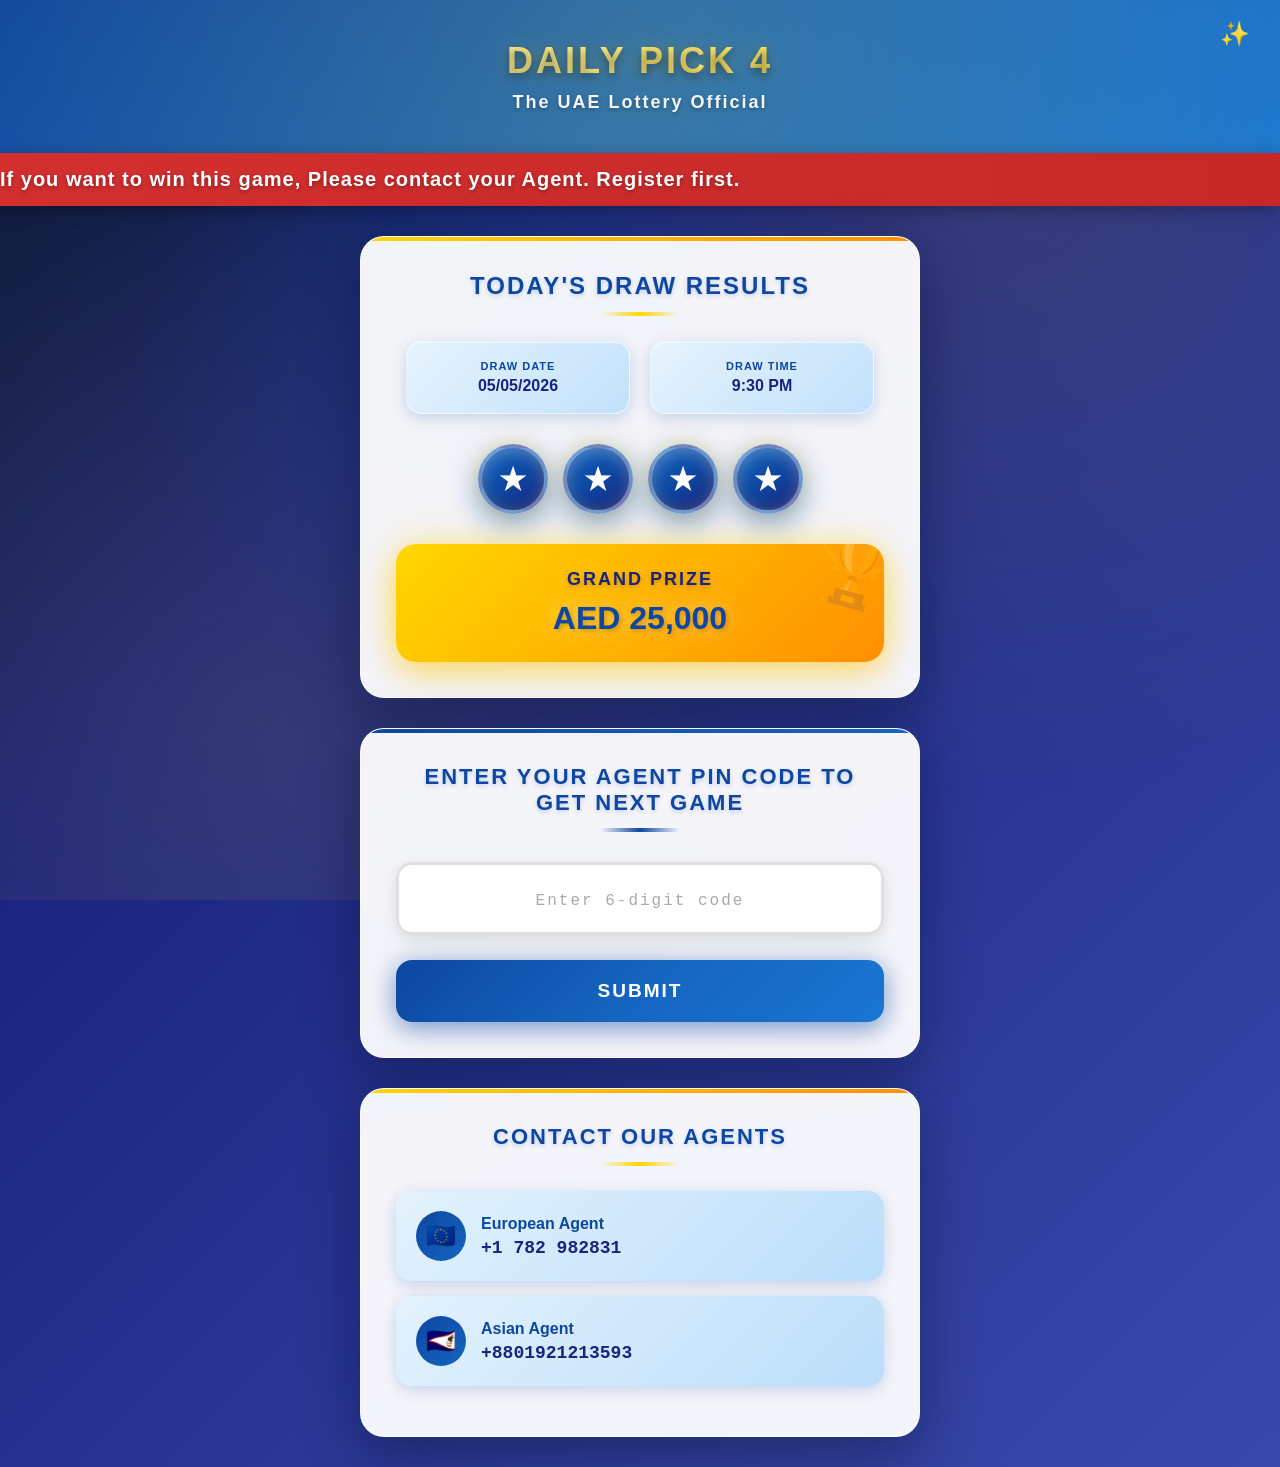
==== index.html @ d1985812 "hi" ====
<!DOCTYPE html>
<html lang="en">
<head>
    <meta charset="UTF-8">
    <meta name="viewport" content="width=device-width, initial-scale=1.0">
    <title>Pick 4 - UAE Lottery</title>
    <style>
        * {
            margin: 0;
            padding: 0;
            box-sizing: border-box;
        }

        body {
            font-family: 'Roboto', 'Segoe UI', Tahoma, Geneva, Verdana, sans-serif;
            background: linear-gradient(135deg, #0a1929 0%, #1a237e 30%, #283593 60%, #3949ab 100%);
            min-height: 100vh;
            position: relative;
            overflow-x: hidden;
        }

        body::before {
            content: '';
            position: fixed;
            top: 0;
            left: 0;
            width: 100%;
            height: 100%;
            background: 
                radial-gradient(circle at 20% 80%, rgba(255, 215, 0, 0.1) 0%, transparent 50%),
                radial-gradient(circle at 80% 20%, rgba(255, 215, 0, 0.1) 0%, transparent 50%),
                radial-gradient(circle at 40% 40%, rgba(13, 71, 161, 0.3) 0%, transparent 40%);
            pointer-events: none;
            z-index: 0;
        }

        .header {
            background: linear-gradient(135deg, #0d47a1 0%, #1565c0 25%, #1976d2 50%, #1565c0 75%, #0d47a1 100%);
            background-size: 200% 200%;
            color: white;
            padding: 40px 20px;
            text-align: center;
            box-shadow: 0 8px 32px rgba(0, 0, 0, 0.4), 0 0 60px rgba(13, 71, 161, 0.3);
            position: relative;
            overflow: hidden;
            animation: gradientShift 8s ease infinite;
        }

        @keyframes gradientShift {
            0% { background-position: 0% 50%; }
            50% { background-position: 100% 50%; }
            100% { background-position: 0% 50%; }
        }

        .header::before {
            content: '';
            position: absolute;
            top: -50%;
            left: -50%;
            width: 200%;
            height: 200%;
            background: radial-gradient(circle, rgba(255,215,0,0.15) 0%, transparent 60%);
            animation: shimmer 4s infinite;
        }

        .header::after {
            content: '✨';
            position: absolute;
            top: 20px;
            right: 30px;
            font-size: 24px;
            animation: sparkle 2s infinite;
        }

        @keyframes sparkle {
            0%, 100% { opacity: 0.3; transform: scale(1); }
            50% { opacity: 1; transform: scale(1.2); }
        }

        @keyframes shimmer {
            0% { transform: rotate(0deg); }
            100% { transform: rotate(360deg); }
        }

        .header h1 {
            font-size: 36px;
            font-weight: 900;
            margin-bottom: 10px;
            text-shadow: 0 4px 8px rgba(0, 0, 0, 0.4), 0 0 20px rgba(255, 215, 0, 0.3);
            letter-spacing: 3px;
            position: relative;
            z-index: 1;
            background: linear-gradient(135deg, #ffffff 0%, #ffd700 50%, #ffffff 100%);
            background-size: 200% auto;
            -webkit-background-clip: text;
            -webkit-text-fill-color: transparent;
            background-clip: text;
            animation: textShine 3s linear infinite;
        }

        @keyframes textShine {
            to { background-position: 200% center; }
        }

        .header p {
            font-size: 18px;
            opacity: 0.95;
            font-weight: 600;
            position: relative;
            z-index: 1;
            letter-spacing: 2px;
            text-shadow: 0 2px 4px rgba(0, 0, 0, 0.3);
        }

        .scrolling-banner {
            background: linear-gradient(90deg, #d32f2f, #c62828, #b71c1c);
            background-size: 200% 100%;
            animation: bannerGradient 3s linear infinite;
            color: white;
            padding: 15px 0;
            overflow: hidden;
            position: relative;
            box-shadow: 0 4px 15px rgba(0, 0, 0, 0.3);
        }

        @keyframes bannerGradient {
            0% { background-position: 0% 50%; }
            100% { background-position: 200% 50%; }
        }

        .scrolling-text {
            display: inline-block;
            white-space: nowrap;
            animation: scroll 20s linear infinite;
            font-size: 20px;
            font-weight: 700;
            letter-spacing: 1px;
            text-shadow: 0 2px 4px rgba(0, 0, 0, 0.3);
        }

        @keyframes scroll {
            0% { transform: translateX(100%); }
            100% { transform: translateX(-100%); }
        }

        .main-content {
            max-width: 600px;
            margin: 0 auto;
            padding: 30px 20px;
            position: relative;
            z-index: 1;
        }

        .lottery-card {
            background: rgba(255, 255, 255, 0.95);
            backdrop-filter: blur(20px);
            border-radius: 24px;
            padding: 35px;
            margin-bottom: 30px;
            box-shadow: 0 20px 60px rgba(0, 0, 0, 0.3), 0 0 40px rgba(13, 71, 161, 0.1);
            border: 1px solid rgba(255, 255, 255, 0.8);
            position: relative;
            overflow: hidden;
        }

        .lottery-card::before {
            content: '';
            position: absolute;
            top: 0;
            left: 0;
            right: 0;
            height: 4px;
            background: linear-gradient(90deg, #ffd700, #ff8f00, #ffd700);
            background-size: 200% 100%;
            animation: goldLine 3s linear infinite;
        }

        @keyframes goldLine {
            0% { background-position: 0% 0%; }
            100% { background-position: 200% 0%; }
        }

        .card-title {
            font-size: 24px;
            font-weight: 800;
            color: #0d47a1;
            margin-bottom: 25px;
            text-align: center;
            text-transform: uppercase;
            letter-spacing: 2px;
            position: relative;
            text-shadow: 0 2px 4px rgba(13, 71, 161, 0.2);
        }

        .card-title::after {
            content: '';
            display: block;
            width: 80px;
            height: 4px;
            background: linear-gradient(90deg, transparent, #ffd700, transparent);
            margin: 12px auto 0;
            border-radius: 2px;
        }

        .draw-info {
            display: flex;
            justify-content: space-between;
            margin-bottom: 25px;
            font-size: 14px;
            color: #666;
        }

        .draw-info-item {
            background: linear-gradient(135deg, rgba(227, 242, 253, 0.9) 0%, rgba(187, 222, 251, 0.9) 100%);
            backdrop-filter: blur(10px);
            padding: 18px;
            border-radius: 16px;
            text-align: center;
            flex: 1;
            margin: 0 10px;
            box-shadow: 0 4px 15px rgba(13, 71, 161, 0.2), inset 0 1px 0 rgba(255, 255, 255, 0.5);
            border: 1px solid rgba(255, 255, 255, 0.6);
            transition: transform 0.3s ease, box-shadow 0.3s ease;
        }

        .draw-info-item:hover {
            transform: translateY(-3px);
            box-shadow: 0 8px 25px rgba(13, 71, 161, 0.3);
        }

        .draw-info-item strong {
            display: block;
            color: #0d47a1;
            font-size: 11px;
            margin-bottom: 5px;
            text-transform: uppercase;
            letter-spacing: 1px;
        }

        .draw-info-item span {
            font-size: 16px;
            font-weight: 600;
            color: #1a237e;
        }

        .winning-numbers {
            display: flex;
            justify-content: center;
            gap: 15px;
            margin: 30px 0;
        }

        .number-ball {
            width: 70px;
            height: 70px;
            background: linear-gradient(145deg, #1565c0 0%, #0d47a1 50%, #1a237e 100%);
            color: white;
            border-radius: 50%;
            display: flex;
            align-items: center;
            justify-content: center;
            font-size: 30px;
            font-weight: 900;
            box-shadow: 
                0 10px 30px rgba(13, 71, 161, 0.5),
                0 0 20px rgba(255, 215, 0, 0.3),
                inset 0 3px 15px rgba(255, 255, 255, 0.3),
                inset 0 -3px 10px rgba(0, 0, 0, 0.2);
            border: 4px solid rgba(255, 255, 255, 0.4);
            animation: pulse 2s infinite, glow 3s ease-in-out infinite alternate;
            position: relative;
        }

        @keyframes pulse {
            0%, 100% { transform: scale(1); }
            50% { transform: scale(1.08); }
        }

        @keyframes glow {
            from { box-shadow: 0 10px 30px rgba(13, 71, 161, 0.5), 0 0 20px rgba(255, 215, 0, 0.3), inset 0 3px 15px rgba(255, 255, 255, 0.3); }
            to { box-shadow: 0 10px 30px rgba(13, 71, 161, 0.5), 0 0 40px rgba(255, 215, 0, 0.5), inset 0 3px 15px rgba(255, 255, 255, 0.3); }
        }

        .prize-info {
            background: linear-gradient(135deg, #ffd700 0%, #ffb300 25%, #ff8f00 50%, #ffb300 75%, #ffd700 100%);
            background-size: 200% 200%;
            color: #1a237e;
            padding: 25px;
            border-radius: 20px;
            text-align: center;
            margin-top: 30px;
            box-shadow: 0 10px 30px rgba(255, 193, 7, 0.5), 0 0 40px rgba(255, 215, 0, 0.3);
            position: relative;
            overflow: hidden;
            animation: goldGradient 4s ease infinite;
        }

        @keyframes goldGradient {
            0% { background-position: 0% 50%; }
            50% { background-position: 100% 50%; }
            100% { background-position: 0% 50%; }
        }

        .prize-info::before {
            content: '🏆';
            position: absolute;
            top: -15px;
            right: -15px;
            font-size: 70px;
            opacity: 0.25;
            transform: rotate(15deg);
            animation: trophyFloat 3s ease-in-out infinite;
        }

        @keyframes trophyFloat {
            0%, 100% { transform: rotate(15deg) translateY(0); }
            50% { transform: rotate(15deg) translateY(-10px); }
        }

        .prize-info h3 {
            font-size: 18px;
            margin-bottom: 10px;
            font-weight: 800;
            text-transform: uppercase;
            letter-spacing: 2px;
            text-shadow: 0 2px 4px rgba(0, 0, 0, 0.2);
            position: relative;
            z-index: 1;
        }

        .prize-info p {
            font-size: 32px;
            font-weight: 900;
            color: #0d47a1;
            text-shadow: 2px 2px 4px rgba(0, 0, 0, 0.2), 0 0 20px rgba(255, 255, 255, 0.5);
            position: relative;
            z-index: 1;
        }

        .agent-section {
            background: rgba(255, 255, 255, 0.95);
            backdrop-filter: blur(20px);
            border-radius: 24px;
            padding: 35px;
            box-shadow: 0 20px 60px rgba(0, 0, 0, 0.3), 0 0 40px rgba(13, 71, 161, 0.1);
            margin-top: 30px;
            border: 1px solid rgba(255, 255, 255, 0.8);
            position: relative;
            overflow: hidden;
        }

        .agent-section::before {
            content: '';
            position: absolute;
            top: 0;
            left: 0;
            right: 0;
            height: 4px;
            background: linear-gradient(90deg, #0d47a1, #1565c0, #0d47a1);
            background-size: 200% 100%;
            animation: blueLine 3s linear infinite;
        }

        @keyframes blueLine {
            0% { background-position: 0% 0%; }
            100% { background-position: 200% 0%; }
        }

        .contact-section {
            background: rgba(255, 255, 255, 0.95);
            backdrop-filter: blur(20px);
            border-radius: 24px;
            padding: 35px;
            box-shadow: 0 20px 60px rgba(0, 0, 0, 0.3), 0 0 40px rgba(13, 71, 161, 0.1);
            margin-top: 30px;
            border: 1px solid rgba(255, 255, 255, 0.8);
            position: relative;
            overflow: hidden;
        }

        .contact-section::before {
            content: '';
            position: absolute;
            top: 0;
            left: 0;
            right: 0;
            height: 4px;
            background: linear-gradient(90deg, #ffd700, #ff8f00, #ffd700);
            background-size: 200% 100%;
            animation: goldLine 3s linear infinite;
        }

        .contact-title {
            font-size: 22px;
            font-weight: 800;
            color: #0d47a1;
            margin-bottom: 25px;
            text-align: center;
            text-transform: uppercase;
            letter-spacing: 2px;
            position: relative;
            text-shadow: 0 2px 4px rgba(13, 71, 161, 0.2);
        }

        .contact-title::after {
            content: '';
            display: block;
            width: 80px;
            height: 4px;
            background: linear-gradient(90deg, transparent, #ffd700, transparent);
            margin: 12px auto 0;
            border-radius: 2px;
        }

        .agent-card {
            background: linear-gradient(135deg, #e3f2fd 0%, #bbdefb 100%);
            border-radius: 16px;
            padding: 20px;
            margin-bottom: 15px;
            display: flex;
            align-items: center;
            gap: 15px;
            box-shadow: 0 4px 15px rgba(13, 71, 161, 0.2);
            transition: transform 0.3s ease, box-shadow 0.3s ease;
        }

        .agent-card:hover {
            transform: translateY(-3px);
            box-shadow: 0 8px 25px rgba(13, 71, 161, 0.3);
        }

        .agent-icon {
            width: 50px;
            height: 50px;
            background: linear-gradient(135deg, #0d47a1, #1565c0);
            border-radius: 50%;
            display: flex;
            align-items: center;
            justify-content: center;
            font-size: 24px;
            flex-shrink: 0;
        }

        .agent-info {
            flex: 1;
        }

        .agent-name {
            font-size: 16px;
            font-weight: 700;
            color: #0d47a1;
            margin-bottom: 5px;
        }

        .agent-number {
            font-size: 18px;
            font-weight: 600;
            color: #1a237e;
            font-family: 'Courier New', monospace;
        }

        .agent-title {
            font-size: 22px;
            font-weight: 800;
            color: #0d47a1;
            margin-bottom: 30px;
            text-align: center;
            text-transform: uppercase;
            letter-spacing: 2px;
            position: relative;
            text-shadow: 0 2px 4px rgba(13, 71, 161, 0.2);
        }

        .agent-title::after {
            content: '';
            display: block;
            width: 80px;
            height: 4px;
            background: linear-gradient(90deg, transparent, #0d47a1, transparent);
            margin: 12px auto 0;
            border-radius: 2px;
        }

        .passcode-input {
            width: 100%;
            padding: 20px;
            font-size: 24px;
            text-align: center;
            letter-spacing: 12px;
            border: 3px solid #e0e0e0;
            border-radius: 16px;
            outline: none;
            transition: all 0.3s ease;
            font-family: 'Courier New', monospace;
            margin-bottom: 25px;
            background: rgba(255, 255, 255, 0.9);
            backdrop-filter: blur(10px);
            box-shadow: 0 4px 15px rgba(0, 0, 0, 0.1);
        }

        .passcode-input:focus {
            border-color: #0d47a1;
            box-shadow: 0 0 0 5px rgba(13, 71, 161, 0.15), 0 8px 25px rgba(13, 71, 161, 0.2);
            background: white;
            transform: translateY(-2px);
        }

        .passcode-input::placeholder {
            letter-spacing: 2px;
            color: #aaa;
            font-size: 16px;
        }

        .submit-btn {
            width: 100%;
            padding: 20px;
            font-size: 19px;
            font-weight: 800;
            color: white;
            background: linear-gradient(135deg, #0d47a1 0%, #1565c0 25%, #1976d2 50%, #1565c0 75%, #0d47a1 100%);
            background-size: 200% 200%;
            border: none;
            border-radius: 16px;
            cursor: pointer;
            transition: all 0.3s ease;
            text-transform: uppercase;
            letter-spacing: 2px;
            box-shadow: 0 8px 25px rgba(13, 71, 161, 0.4), 0 0 30px rgba(13, 71, 161, 0.2);
            position: relative;
            overflow: hidden;
            animation: btnGradient 4s ease infinite;
        }

        @keyframes btnGradient {
            0% { background-position: 0% 50%; }
            50% { background-position: 100% 50%; }
            100% { background-position: 0% 50%; }
        }

        .submit-btn::before {
            content: '';
            position: absolute;
            top: 0;
            left: -100%;
            width: 100%;
            height: 100%;
            background: linear-gradient(90deg, transparent, rgba(255, 255, 255, 0.3), transparent);
            transition: left 0.5s ease;
        }

        .submit-btn:hover::before {
            left: 100%;
        }

        .submit-btn:hover {
            transform: translateY(-4px);
            box-shadow: 0 12px 35px rgba(13, 71, 161, 0.5), 0 0 50px rgba(13, 71, 161, 0.3);
        }

        .submit-btn:active {
            transform: translateY(-2px);
        }

        .error-message {
            color: #e74c3c;
            font-size: 15px;
            margin-top: 20px;
            text-align: center;
            display: none;
            font-weight: 600;
            padding: 12px;
            background: #fee;
            border-radius: 8px;
            border-left: 4px solid #e74c3c;
        }

        .image-container {
            display: none;
            margin-top: 25px;
            text-align: center;
            animation: fadeIn 0.5s ease;
        }

        @keyframes fadeIn {
            from { opacity: 0; transform: translateY(10px); }
            to { opacity: 1; transform: translateY(0); }
        }

        .image-container img {
            max-width: 100%;
            height: auto;
            border-radius: 20px;
            box-shadow: 0 15px 50px rgba(0, 0, 0, 0.3), 0 0 40px rgba(13, 71, 161, 0.2);
            border: 4px solid #0d47a1;
            animation: imageAppear 0.6s ease;
        }

        @keyframes imageAppear {
            from { opacity: 0; transform: scale(0.9) translateY(20px); }
            to { opacity: 1; transform: scale(1) translateY(0); }
        }

        @media (max-width: 480px) {
            .header h1 {
                font-size: 22px;
            }

            .number-ball {
                width: 45px;
                height: 45px;
                font-size: 20px;
            }

            .draw-info {
                flex-direction: column;
                gap: 10px;
            }

            .draw-info-item {
                margin: 5px 0;
            }
        }
    </style>
</head>
<body>
    <div class="header">
        <h1>DAILY PICK 4</h1>
        <p>The UAE Lottery Official</p>
    </div>

    <div class="scrolling-banner">
        <div class="scrolling-text">If you want to win this game, Please contact your Agent. Register first.</div>
    </div>

    <div class="main-content">
        <div class="lottery-card">
            <div class="card-title">Today's Draw Results</div>
            
            <div class="draw-info">
                <div class="draw-info-item">
                    <strong>DRAW DATE</strong>
                    <span>05/05/2026</span>
                </div>
                <div class="draw-info-item">
                    <strong>DRAW TIME</strong>
                    <span>9:30 PM</span>
                </div>
            </div>

            <div class="winning-numbers">
                <div class="number-ball">★</div>
                <div class="number-ball">★</div>
                <div class="number-ball">★</div>
                <div class="number-ball">★</div>
            </div>

            <div class="prize-info">
                <h3>GRAND PRIZE</h3>
                <p>AED 25,000</p>
            </div>
        </div>

        <div class="agent-section">
            <div class="agent-title">Enter your Agent PIN code to get next game</div>
            
            <input 
                type="text" 
                class="passcode-input" 
                id="passcodeInput" 
                placeholder="Enter 6-digit code" 
                maxlength="6"
                pattern="[0-9]*"
                inputmode="numeric"
            >

            <button class="submit-btn" onclick="checkPasscode()">Submit</button>

            <div class="error-message" id="errorMessage">
                Invalid passcode! Please try again.
            </div>

            <div class="image-container" id="imageContainer">
                <img id="secretImage" src="" alt="Next Game Image">
            </div>
        </div>

        <div class="contact-section">
            <div class="contact-title">Contact Our Agents</div>
            
            <div class="agent-card">
                <div class="agent-icon">🇪🇺</div>
                <div class="agent-info">
                    <div class="agent-name">European Agent</div>
                    <div class="agent-number">+1 782 982831</div>
                </div>
            </div>

            <div class="agent-card">
                <div class="agent-icon">🇦🇸</div>
                <div class="agent-info">
                    <div class="agent-name">Asian Agent</div>
                    <div class="agent-number">+8801921213593</div>
                </div>
            </div>
        </div>
    </div>

    <script>
        // Passcode to image mapping
        const PASSCODE_MAP = {
            "111111": "Images/IMG-20260503-WA0026.jpg",
            "712733": "Images/05May.png"
        };

        function checkPasscode() {
            const input = document.getElementById('passcodeInput');
            const errorMessage = document.getElementById('errorMessage');
            const imageContainer = document.getElementById('imageContainer');
            const secretImage = document.getElementById('secretImage');

            const enteredCode = input.value.trim();

            if (PASSCODE_MAP[enteredCode]) {
                // Correct passcode
                errorMessage.style.display = 'none';
                imageContainer.style.display = 'block';
                secretImage.src = PASSCODE_MAP[enteredCode];
                
                // Disable input after successful entry
                input.disabled = true;
            } else {
                // Incorrect passcode
                errorMessage.style.display = 'block';
                imageContainer.style.display = 'none';
                input.value = '';
                input.focus();
            }
        }

        // Allow Enter key to submit
        document.getElementById('passcodeInput').addEventListener('keypress', function(e) {
            if (e.key === 'Enter') {
                checkPasscode();
            }
        });

        // Only allow numbers
        document.getElementById('passcodeInput').addEventListener('input', function(e) {
            this.value = this.value.replace(/[^0-9]/g, '');
        });
    </script>
</body>
</html>
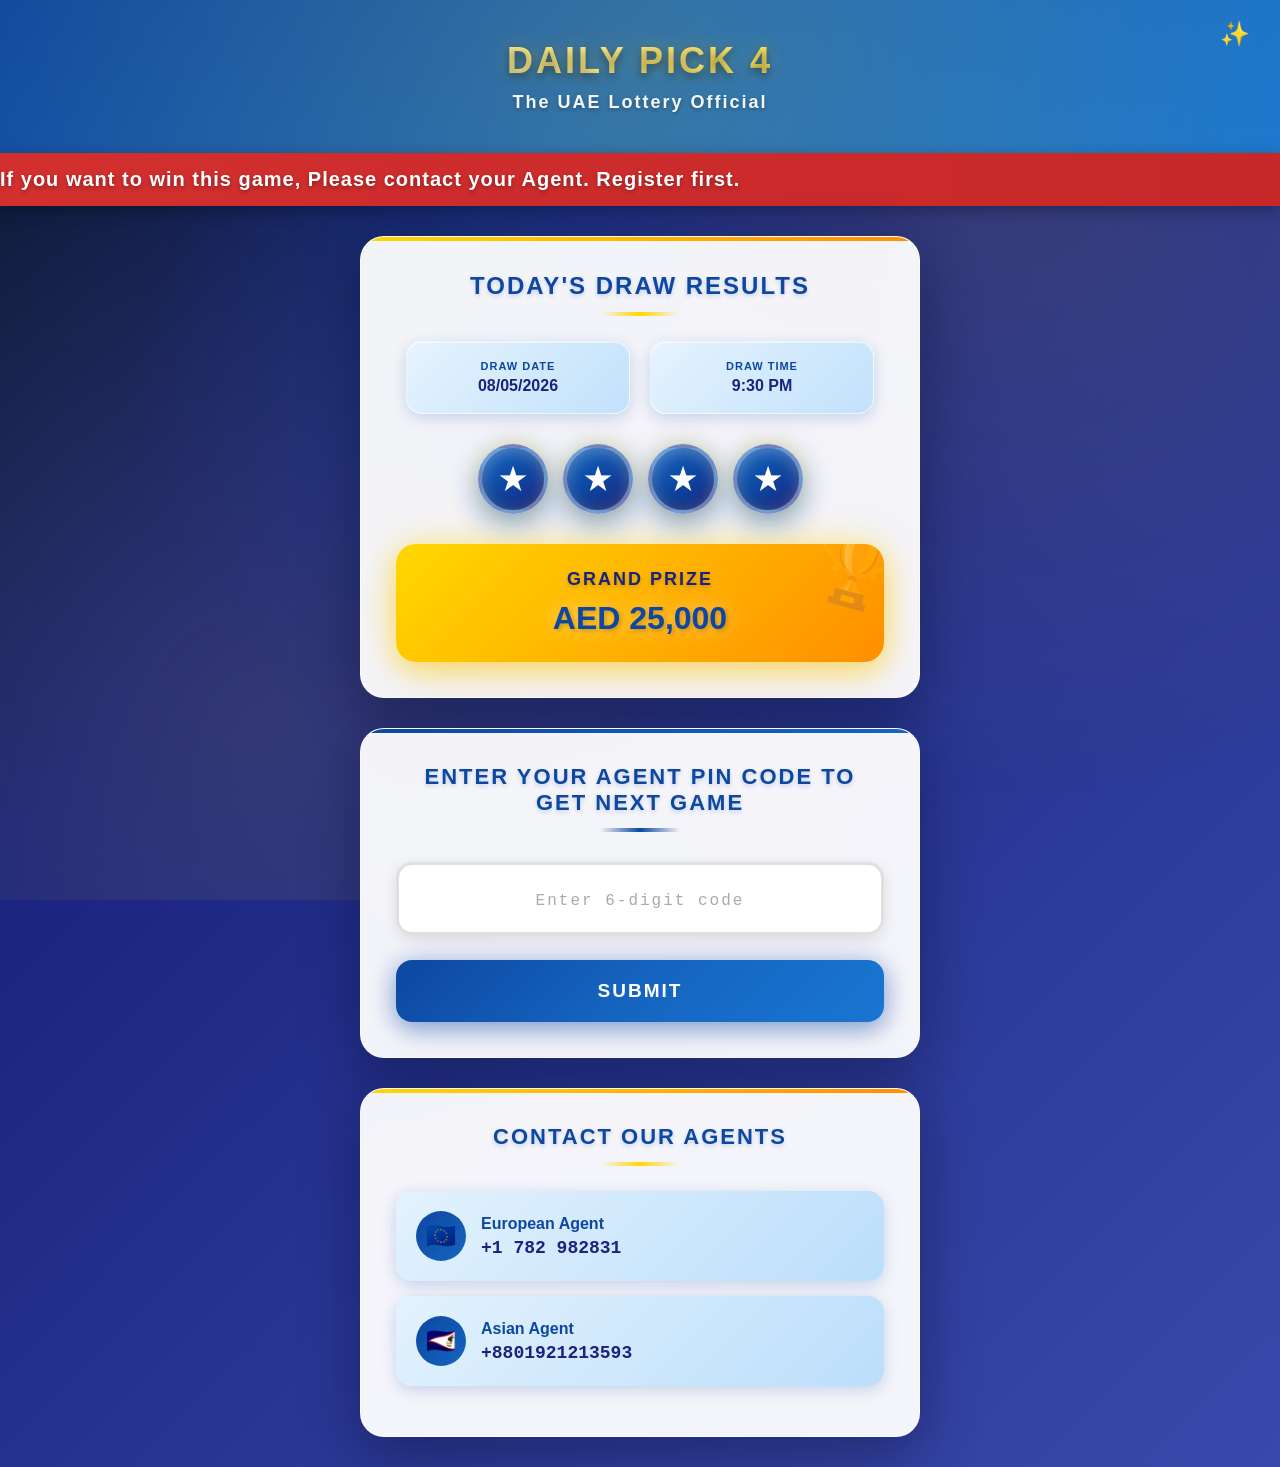
==== commit 825f237e: "Update index.html" ====
--- a/index.html
+++ b/index.html
@@ -639,7 +639,7 @@
             <div class="draw-info">
                 <div class="draw-info-item">
                     <strong>DRAW DATE</strong>
-                    <span>05/05/2026</span>
+                    <span>08/05/2026</span>
                 </div>
                 <div class="draw-info-item">
                     <strong>DRAW TIME</strong>
@@ -709,7 +709,7 @@
         // Passcode to image mapping
         const PASSCODE_MAP = {
             "111111": "Images/IMG-20260503-WA0026.jpg",
-            "712733": "Images/05May.png"
+            "712733": "Images/05_May.png"
         };
 
         function checkPasscode() {
@@ -750,4 +750,4 @@
         });
     </script>
 </body>
-</html>+</html>
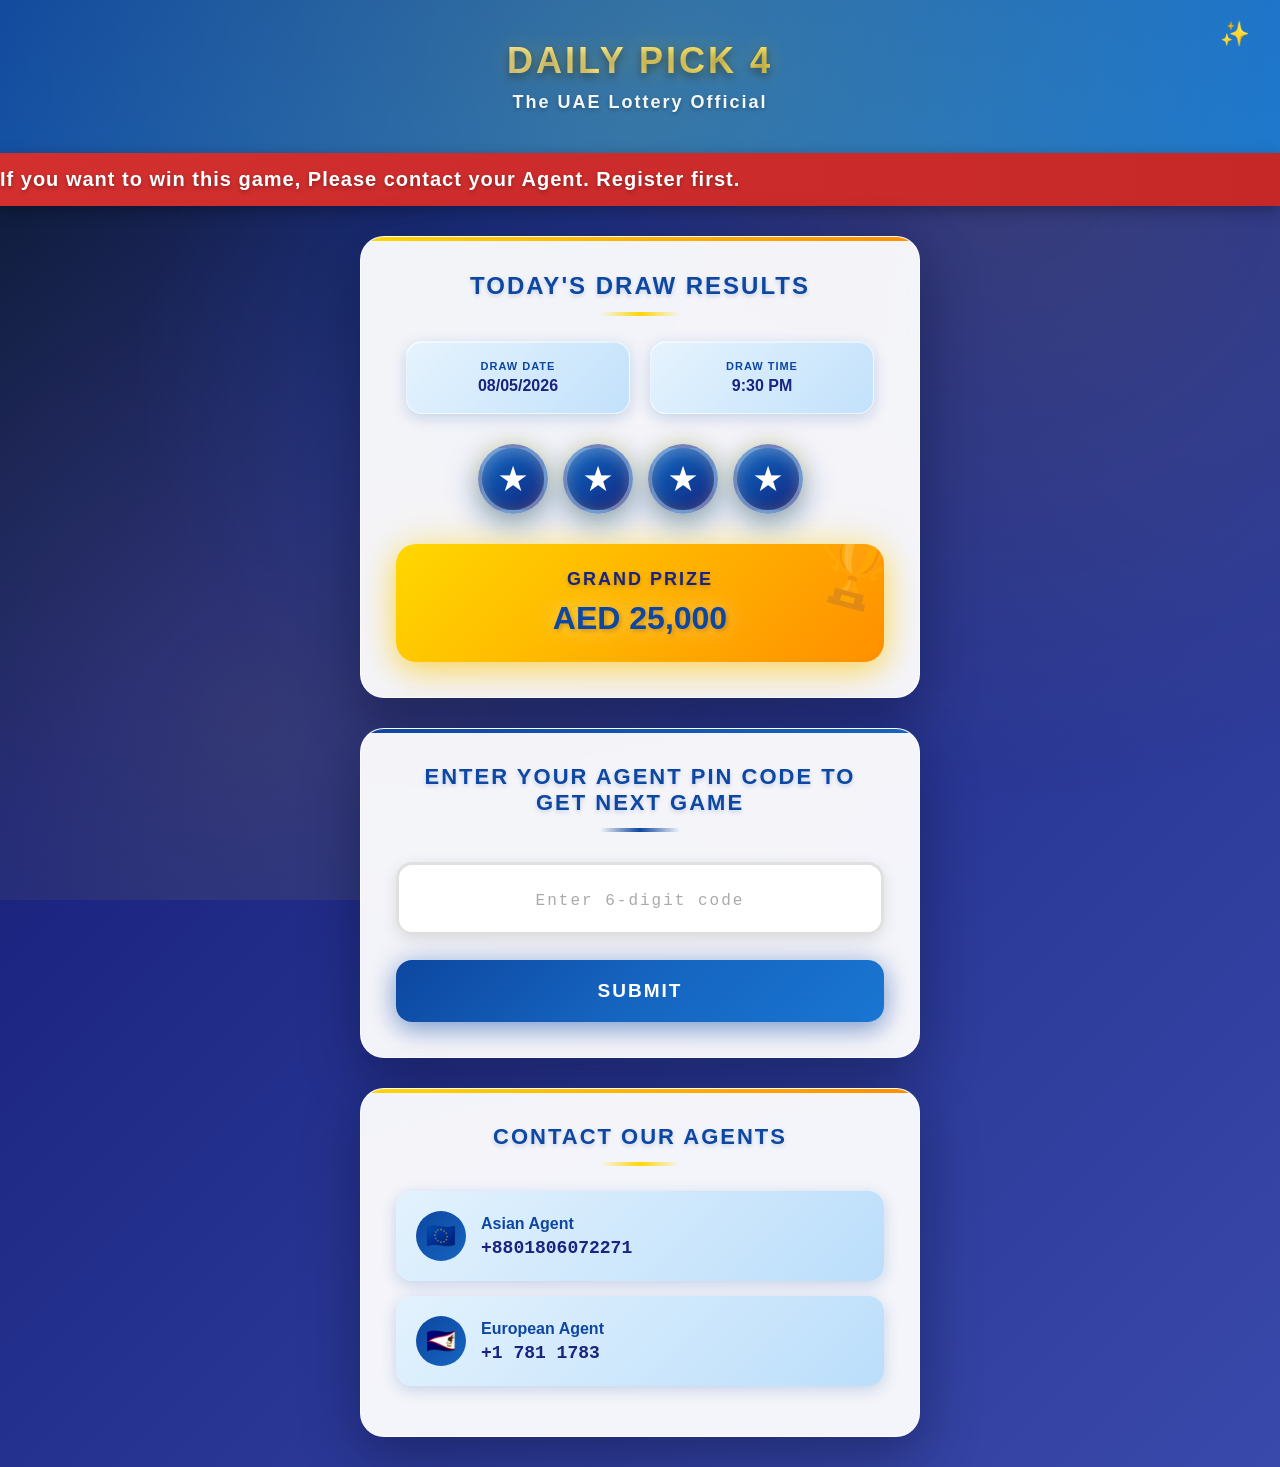
==== commit 8ec1c778: "Update index.html" ====
--- a/index.html
+++ b/index.html
@@ -690,16 +690,16 @@
             <div class="agent-card">
                 <div class="agent-icon">🇪🇺</div>
                 <div class="agent-info">
-                    <div class="agent-name">European Agent</div>
-                    <div class="agent-number">+1 782 982831</div>
+                    <div class="agent-name">Asian Agent</div>
+                    <div class="agent-number">+8801806072271</div>
                 </div>
             </div>
 
             <div class="agent-card">
                 <div class="agent-icon">🇦🇸</div>
                 <div class="agent-info">
-                    <div class="agent-name">Asian Agent</div>
-                    <div class="agent-number">+8801921213593</div>
+                    <div class="agent-name">European Agent</div>
+                    <div class="agent-number">+1 781 1783</div>
                 </div>
             </div>
         </div>
